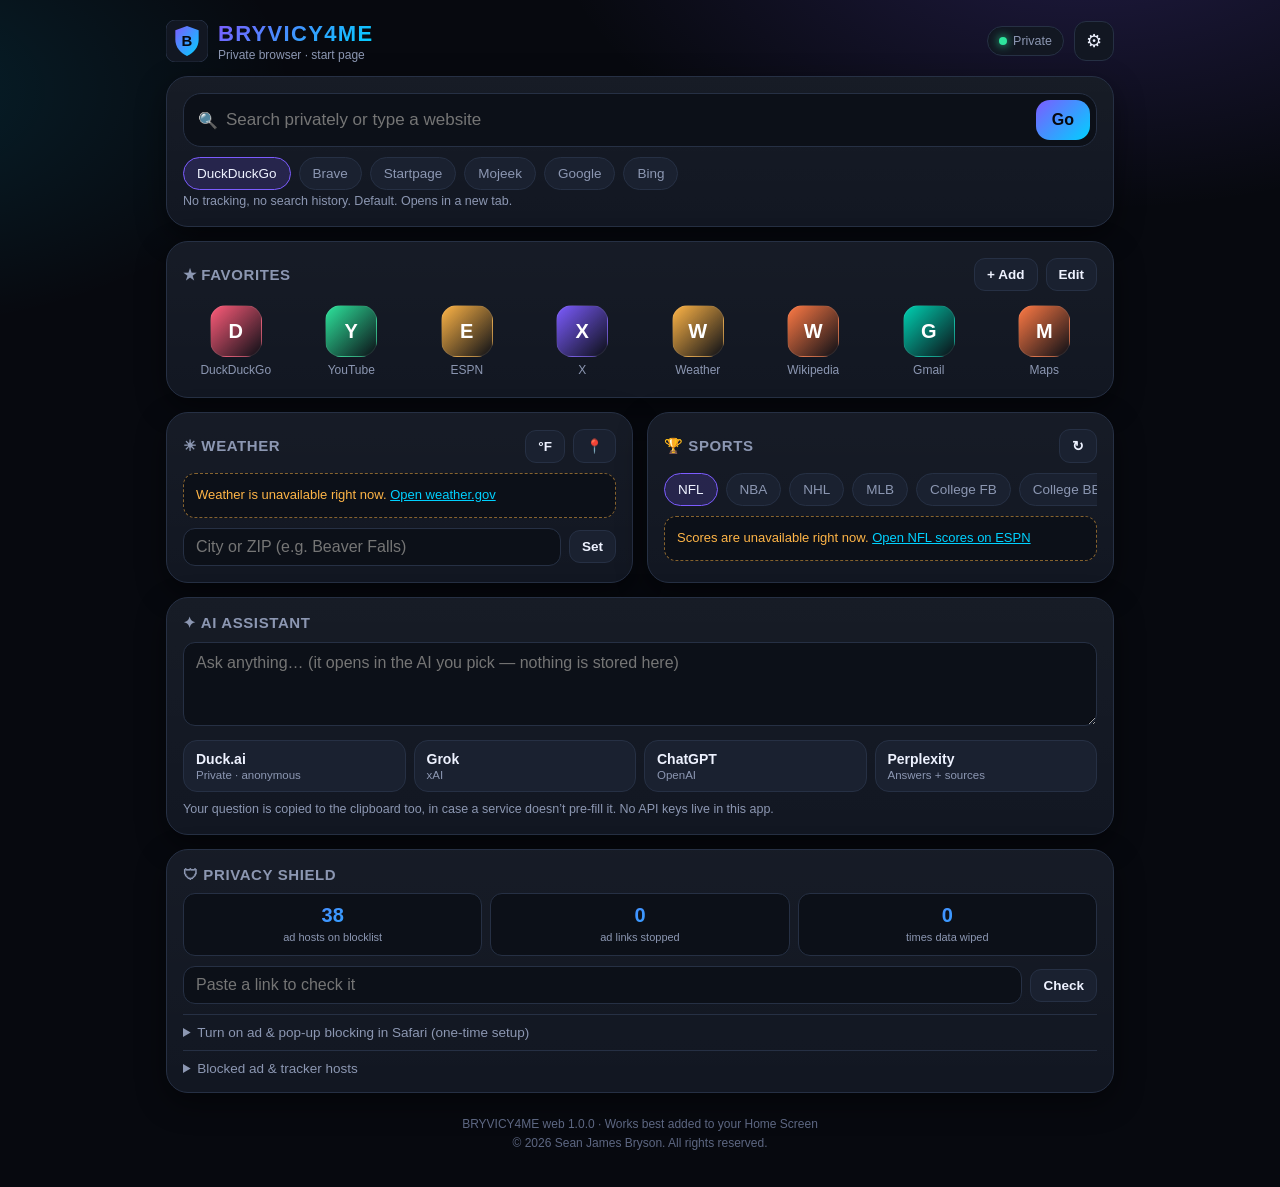
==== index.html @ 3ba55d3b "Add files via upload" ====
<!DOCTYPE html>
<html lang="en">
<head>
<meta charset="utf-8">
<meta name="viewport" content="width=device-width, initial-scale=1, viewport-fit=cover">
<title>BRYVICY4ME</title>
<meta name="description" content="BRYVICY4ME – private browsing start page with privacy search, weather, sports and AI hand-off.">
<meta name="apple-mobile-web-app-capable" content="yes">
<meta name="mobile-web-app-capable" content="yes">
<meta name="apple-mobile-web-app-title" content="BRYVICY4ME">
<meta name="apple-mobile-web-app-status-bar-style" content="black-translucent">
<meta name="application-name" content="BRYVICY4ME">
<meta name="theme-color" content="#07090F">
<meta name="color-scheme" content="dark">
<meta name="referrer" content="no-referrer">
<link id="favicon" rel="icon" type="image/svg+xml" href="data:image/svg+xml,%3Csvg xmlns='http://www.w3.org/2000/svg' viewBox='0 0 180 180'%3E%3Cdefs%3E%3ClinearGradient id='g' x1='0' y1='0' x2='1' y2='1'%3E%3Cstop offset='0' stop-color='%237C5CFF'/%3E%3Cstop offset='1' stop-color='%2300D1FF'/%3E%3C/linearGradient%3E%3C/defs%3E%3Crect width='180' height='180' rx='40' fill='%2307090F'/%3E%3Cpath d='M90 26l50 18v40c0 34-22 58-50 70-28-12-50-36-50-70V44z' fill='url(%23g)'/%3E%3Ctext x='90' y='112' font-family='Arial,Helvetica,sans-serif' font-size='64' font-weight='900' text-anchor='middle' fill='%2307090F'%3EB%3C/text%3E%3C/svg%3E">
<link id="touchicon" rel="apple-touch-icon" href="data:image/svg+xml,%3Csvg xmlns='http://www.w3.org/2000/svg' viewBox='0 0 180 180'%3E%3Cdefs%3E%3ClinearGradient id='g' x1='0' y1='0' x2='1' y2='1'%3E%3Cstop offset='0' stop-color='%237C5CFF'/%3E%3Cstop offset='1' stop-color='%2300D1FF'/%3E%3C/linearGradient%3E%3C/defs%3E%3Crect width='180' height='180' fill='%2307090F'/%3E%3Cpath d='M90 26l50 18v40c0 34-22 58-50 70-28-12-50-36-50-70V44z' fill='url(%23g)'/%3E%3Ctext x='90' y='112' font-family='Arial,Helvetica,sans-serif' font-size='64' font-weight='900' text-anchor='middle' fill='%2307090F'%3EB%3C/text%3E%3C/svg%3E">
<style>
/* ── Design system (BRYVICY4ME dark) ─────────────────────────── */
:root{
  --bg:#07090F; --bg2:#0C1018; --surface:#121722; --surface2:#1A2130; --stroke:#263044;
  --text:#EEF2FF; --muted:#8C97B2; --dim:#5D6782;
  --accent:#7C5CFF; --accent2:#00D1FF; --good:#2EE59D; --warn:#FFB547; --bad:#FF5C7A;
  --grad:linear-gradient(135deg,var(--accent),var(--accent2));
  --r-lg:22px; --r-md:16px; --r-sm:12px;
  --shadow:0 10px 30px rgba(0,0,0,.45);
  --font:-apple-system,BlinkMacSystemFont,"SF Pro Text","Segoe UI",Roboto,Helvetica,Arial,sans-serif;
}
*{box-sizing:border-box;-webkit-tap-highlight-color:transparent}
html,body{margin:0;background:var(--bg);color:var(--text);font-family:var(--font);}
body{min-height:100vh;padding:env(safe-area-inset-top) env(safe-area-inset-right) env(safe-area-inset-bottom) env(safe-area-inset-left);
  background:radial-gradient(900px 500px at 85% -10%,rgba(124,92,255,.22),transparent 60%),radial-gradient(700px 400px at -10% 10%,rgba(0,209,255,.12),transparent 60%),var(--bg);background-attachment:fixed}
button,input,select,textarea{font:inherit;color:inherit}
button{cursor:pointer}
a{color:var(--accent2)}
.wrap{max-width:980px;margin:0 auto;padding:14px 16px 28px}
/* header */
header{display:flex;align-items:center;gap:10px;padding:6px 0 14px;min-width:0}
header>div:nth-child(2){min-width:0}
@media(max-width:360px){.brand{font-size:19px}.tag{display:none}}
.logo{width:42px;height:42px;flex:none}
.brand{font-weight:900;letter-spacing:.06em;font-size:22px;background:var(--grad);-webkit-background-clip:text;background-clip:text;color:transparent}
.tag{font-size:12px;color:var(--muted);margin-top:1px}
.hgrow{flex:1}
.pill{display:inline-flex;align-items:center;gap:6px;padding:7px 11px;border-radius:999px;background:var(--surface);border:1px solid var(--stroke);font-size:12.5px;color:var(--muted);white-space:nowrap}
.pill.warn .dot{background:var(--warn);box-shadow:0 0 10px var(--warn)}
.pill .dot{width:8px;height:8px;border-radius:50%;background:var(--good);box-shadow:0 0 10px var(--good)}
.iconbtn{width:40px;height:40px;border-radius:12px;border:1px solid var(--stroke);background:var(--surface);display:grid;place-items:center;font-size:18px}
/* cards */
.card{background:linear-gradient(180deg,rgba(255,255,255,.02),transparent),var(--surface);border:1px solid var(--stroke);border-radius:var(--r-lg);padding:16px;box-shadow:var(--shadow)}
.card h2{margin:0 0 10px;font-size:15px;letter-spacing:.04em;text-transform:uppercase;color:var(--muted);display:flex;align-items:center;gap:8px}
.card h2 .sp{flex:1}
.grid{display:grid;gap:14px;grid-template-columns:minmax(0,1fr)}
.card{min-width:0}
@media(min-width:760px){.grid{grid-template-columns:minmax(0,1fr) minmax(0,1fr)}.span2{grid-column:span 2}}
/* search */
.search{display:flex;align-items:center;gap:8px;background:var(--bg2);border:1px solid var(--stroke);border-radius:18px;padding:6px 6px 6px 14px}
.search:focus-within{border-color:var(--accent);box-shadow:0 0 0 3px rgba(124,92,255,.25)}
.search input{flex:1;min-width:0;background:transparent;border:0;outline:0;font-size:17px;padding:10px 0}
.btn{border:0;border-radius:14px;padding:11px 16px;font-weight:700;background:var(--grad);color:#07090F}
.btn.ghost{background:var(--surface2);color:var(--text);border:1px solid var(--stroke);font-weight:600}
.btn.sm{padding:8px 12px;font-size:13.5px;border-radius:11px}
.btn.danger{background:rgba(255,92,122,.15);color:var(--bad);border:1px solid rgba(255,92,122,.4)}
.row{display:flex;gap:8px;flex-wrap:wrap;align-items:center}
.chips{display:flex;gap:8px;overflow-x:auto;padding:10px 0 2px;scrollbar-width:none}
.chips::-webkit-scrollbar{display:none}
.chip{flex:none;border:1px solid var(--stroke);background:var(--surface2);border-radius:999px;padding:8px 13px;font-size:13.5px;color:var(--muted)}
.chip.on{background:rgba(124,92,255,.18);border-color:var(--accent);color:var(--text)}
.note{font-size:12.5px;color:var(--muted);line-height:1.45}
.toggle{display:flex;align-items:center;justify-content:space-between;gap:12px;padding:10px 0;border-top:1px solid var(--stroke)}
.toggle:first-of-type{border-top:0}
.toggle b{font-weight:600;font-size:14.5px}
.toggle small{display:block;color:var(--muted);font-size:12px;margin-top:2px}
.sw{position:relative;width:50px;height:30px;flex:none}
.sw input{opacity:0;width:100%;height:100%;margin:0;position:absolute;inset:0;cursor:pointer;z-index:1}
.sw span{position:absolute;inset:0;border-radius:999px;background:var(--surface2);border:1px solid var(--stroke);transition:.2s}
.sw span:after{content:"";position:absolute;top:3px;left:3px;width:22px;height:22px;border-radius:50%;background:#fff;transition:.2s}
.sw input:checked+span{background:var(--accent);border-color:var(--accent)}
.sw input:checked+span:after{transform:translateX(20px)}
/* favorites */
.favs{display:grid;grid-template-columns:repeat(4,1fr);gap:10px}
@media(min-width:760px){.favs{grid-template-columns:repeat(8,1fr)}}
.fav{position:relative;display:flex;flex-direction:column;align-items:center;gap:6px;border:0;background:none;padding:4px 0;font-size:12px;color:var(--muted);min-width:0}
.fav .ic{width:52px;height:52px;border-radius:16px;display:grid;place-items:center;font-weight:800;font-size:20px;color:#fff;border:1px solid rgba(255,255,255,.08)}
.fav .nm{max-width:100%;overflow:hidden;text-overflow:ellipsis;white-space:nowrap}
.fav .x{position:absolute;top:-2px;right:6px;width:20px;height:20px;border-radius:50%;background:var(--bad);color:#fff;font-size:12px;line-height:20px;display:none;border:0;padding:0}
.editing .fav .x{display:block}
/* weather */
.wx-now{display:flex;align-items:center;gap:14px}
.wx-ic{font-size:46px;line-height:1}
.wx-t{font-size:42px;font-weight:800;letter-spacing:-.02em}
.wx-d{color:var(--muted);font-size:13.5px}
.wx-days{display:grid;grid-template-columns:repeat(5,1fr);gap:6px;margin-top:12px}
.wx-day{background:var(--bg2);border:1px solid var(--stroke);border-radius:12px;padding:8px 4px;text-align:center;font-size:12px;color:var(--muted)}
.wx-day b{display:block;color:var(--text);font-size:13px}
.wx-day .e{font-size:20px;margin:3px 0}
.field{flex:1;min-width:0;background:var(--bg2);border:1px solid var(--stroke);border-radius:12px;padding:9px 12px;outline:0}
.field:focus{border-color:var(--accent)}
.msg{padding:12px;border-radius:12px;background:var(--bg2);border:1px dashed var(--stroke);color:var(--muted);font-size:13px;line-height:1.45}
.msg.err{border-color:rgba(255,181,71,.5);color:var(--warn)}
/* sports */
.games{display:flex;flex-direction:column;gap:8px;max-height:360px;overflow:auto;margin-top:8px}
.game{display:grid;grid-template-columns:1fr auto;gap:4px 10px;background:var(--bg2);border:1px solid var(--stroke);border-radius:12px;padding:9px 12px;font-size:14px;text-decoration:none;color:var(--text)}
.game .tm{display:flex;align-items:center;gap:8px;min-width:0}
.game .tm span{overflow:hidden;text-overflow:ellipsis;white-space:nowrap}
.game .sc{font-weight:800;text-align:right}
.game .st{grid-column:span 2;font-size:12px;color:var(--muted)}
.game .st.live{color:var(--bad);font-weight:700}
.game img{width:20px;height:20px;object-fit:contain}
.game.pgh{border-color:rgba(255,181,71,.55)}
/* AI */
textarea.field{width:100%;min-height:84px;resize:vertical;line-height:1.4}
.ai-grid{display:grid;grid-template-columns:repeat(2,1fr);gap:8px;margin-top:10px}
@media(min-width:760px){.ai-grid{grid-template-columns:repeat(4,1fr)}}
.ai{display:flex;flex-direction:column;gap:2px;align-items:flex-start;text-align:left;border:1px solid var(--stroke);background:var(--surface2);border-radius:14px;padding:10px 12px}
.ai b{font-size:14px}.ai small{font-size:11.5px;color:var(--muted)}
/* shield / checker */
.stat{display:grid;grid-template-columns:repeat(3,1fr);gap:8px;margin-bottom:10px}
.stat div{background:var(--bg2);border:1px solid var(--stroke);border-radius:12px;padding:10px;text-align:center}
.stat b{display:block;font-size:20px;background:var(--grad);-webkit-background-clip:text;background-clip:text;color:transparent}
.stat small{font-size:11px;color:var(--muted)}
details{border-top:1px solid var(--stroke);padding-top:10px;margin-top:10px}
summary{cursor:pointer;color:var(--muted);font-size:13.5px}
.hosts{display:flex;flex-wrap:wrap;gap:6px;margin-top:8px}
.hosts code{font-size:11.5px;background:var(--bg2);border:1px solid var(--stroke);border-radius:8px;padding:3px 7px;color:var(--muted)}
ol.tips{margin:8px 0 0;padding-left:20px;font-size:13px;color:var(--muted);line-height:1.6}
/* toast */
#toast{position:fixed;left:50%;bottom:calc(20px + env(safe-area-inset-bottom));transform:translate(-50%,30px);opacity:0;background:var(--surface2);border:1px solid var(--stroke);border-radius:14px;padding:11px 16px;font-size:14px;box-shadow:var(--shadow);transition:.25s;pointer-events:none;z-index:50;max-width:90vw;text-align:center}
#toast.on{opacity:1;transform:translate(-50%,0)}
/* sheet */
#sheet{position:fixed;inset:0;background:rgba(0,0,0,.6);display:none;align-items:flex-end;justify-content:center;z-index:40}
#sheet.on{display:flex}
#sheet .card{width:100%;max-width:520px;border-radius:24px 24px 0 0;padding-bottom:calc(18px + env(safe-area-inset-bottom))}
@media(min-width:760px){#sheet{align-items:center}#sheet .card{border-radius:24px}}
footer{text-align:center;color:var(--dim);font-size:12px;padding:22px 0 6px;line-height:1.6}
.hidden{display:none!important}
</style>
</head>
<body>
<div class="wrap">
  <header>
    <svg class="logo" viewBox="0 0 180 180" aria-hidden="true"><defs><linearGradient id="lg" x1="0" y1="0" x2="1" y2="1"><stop offset="0" stop-color="#7C5CFF"/><stop offset="1" stop-color="#00D1FF"/></linearGradient></defs><rect width="180" height="180" rx="40" fill="#121722" stroke="#263044" stroke-width="4"/><path d="M90 26l50 18v40c0 34-22 58-50 70-28-12-50-36-50-70V44z" fill="url(#lg)"/><text x="90" y="112" font-family="Arial,Helvetica,sans-serif" font-size="64" font-weight="900" text-anchor="middle" fill="#07090F">B</text></svg>
    <div><div class="brand">BRYVICY4ME</div><div class="tag">Private browser · start page</div></div>
    <div class="hgrow"></div>
    <span class="pill" id="privPill"><span class="dot"></span><span id="privTxt">Private</span></span>
    <button class="iconbtn" id="btnSettings" aria-label="Settings">⚙︎</button>
  </header>

  <!-- SEARCH -->
  <section class="card" id="searchCard" style="margin-bottom:14px">
    <form class="search" id="searchForm" autocomplete="off">
      <span aria-hidden="true" style="color:var(--muted)">🔍</span>
      <input id="q" type="search" enterkeyhint="go" placeholder="Search privately or type a website" aria-label="Search or website" autocapitalize="off" autocorrect="off" spellcheck="false">
      <button class="btn" type="submit" id="btnGo">Go</button>
    </form>
    <div class="chips" id="engines" role="radiogroup" aria-label="Search engine"></div>
    <div class="note" id="engineNote"></div>
  </section>

  <div class="grid">
    <!-- FAVORITES -->
    <section class="card span2" id="favCard">
      <h2>★ Favorites <span class="sp"></span><button class="btn ghost sm" id="btnAddFav">+ Add</button><button class="btn ghost sm" id="btnEditFav">Edit</button></h2>
      <div class="favs" id="favs"></div>
    </section>

    <!-- WEATHER -->
    <section class="card" id="wxCard">
      <h2>☀︎ Weather <span class="sp"></span><button class="btn ghost sm" id="btnUnits">°F</button><button class="btn ghost sm" id="btnLocate" aria-label="Use my location">📍</button></h2>
      <div id="wxBody"><div class="msg">Loading weather…</div></div>
      <form class="row" id="wxForm" style="margin-top:10px">
        <input class="field" id="wxCity" placeholder="City or ZIP (e.g. Beaver Falls)" aria-label="City">
        <button class="btn ghost sm" type="submit" id="btnCity">Set</button>
      </form>
    </section>

    <!-- SPORTS -->
    <section class="card" id="spCard">
      <h2>🏆 Sports <span class="sp"></span><button class="btn ghost sm" id="btnSpRefresh" aria-label="Refresh scores">↻</button></h2>
      <div class="chips" id="leagues" style="padding-top:0"></div>
      <div class="games" id="games"><div class="msg">Loading scores…</div></div>
    </section>

    <!-- AI ASSISTANT -->
    <section class="card span2" id="aiCard">
      <h2>✦ AI Assistant</h2>
      <textarea class="field" id="aiQ" placeholder="Ask anything… (it opens in the AI you pick — nothing is stored here)" aria-label="Ask the AI"></textarea>
      <div class="ai-grid" id="aiGrid"></div>
      <div class="note" style="margin-top:8px">Your question is copied to the clipboard too, in case a service doesn’t pre-fill it. No API keys live in this app.</div>
    </section>

    <!-- PRIVACY SHIELD -->
    <section class="card span2" id="shieldCard">
      <h2>🛡 Privacy Shield</h2>
      <div class="stat">
        <div><b id="stHosts">0</b><small>ad hosts on blocklist</small></div>
        <div><b id="stBlocked">0</b><small>ad links stopped</small></div>
        <div><b id="stCleared">0</b><small>times data wiped</small></div>
      </div>
      <form class="row" id="chkForm">
        <input class="field" id="chkUrl" placeholder="Paste a link to check it" aria-label="Link to check">
        <button class="btn ghost sm" type="submit" id="btnCheck">Check</button>
      </form>
      <div id="chkOut" class="note" style="margin-top:8px"></div>
      <details>
        <summary>Turn on ad &amp; pop-up blocking in Safari (one-time setup)</summary>
        <ol class="tips">
          <li>Settings → Apps → Safari → turn on <b>Block Pop-ups</b>.</li>
          <li>Same screen → <b>Prevent Cross-Site Tracking</b> and <b>Hide IP Address</b> (From Trackers).</li>
          <li>Install a free content blocker from the App Store (e.g. AdGuard or 1Blocker), then Settings → Apps → Safari → Extensions → turn it on.</li>
          <li>For zero history, use a <b>Private</b> tab: tap the tabs button → Private.</li>
        </ol>
      </details>
      <details>
        <summary>Blocked ad &amp; tracker hosts</summary>
        <div class="hosts" id="hosts"></div>
      </details>
    </section>
  </div>

  <footer>
    BRYVICY4ME web 1.0.0 · Works best added to your Home Screen<br>
    © 2026 Sean James Bryson. All rights reserved.
  </footer>
</div>

<!-- SETTINGS / ADD-FAV SHEET -->
<div id="sheet" role="dialog" aria-modal="true">
  <div class="card" id="sheetCard"></div>
</div>
<div id="toast" role="status" aria-live="polite"></div>

<script>
(function(){
'use strict';
/* ── Storage (private by default: nothing personal unless opted-in) ── */
var KEY='bryvicy4me.v1';
var defaults={engine:'ddg',newTab:true,keepRecent:false,recent:[],units:'F',city:null,league:'nfl',
  favs:[{n:'DuckDuckGo',u:'https://duckduckgo.com'},{n:'YouTube',u:'https://www.youtube.com'},{n:'ESPN',u:'https://www.espn.com'},{n:'X',u:'https://x.com'},
        {n:'Weather',u:'https://www.weather.gov'},{n:'Wikipedia',u:'https://en.wikipedia.org'},{n:'Gmail',u:'https://mail.google.com'},{n:'Maps',u:'https://maps.apple.com'}],
  blocked:0,cleared:0};
var S;
function load(){try{S=Object.assign({},defaults,JSON.parse(localStorage.getItem(KEY)||'{}'));}catch(e){S=Object.assign({},defaults);}
  if(!Array.isArray(S.favs))S.favs=defaults.favs.slice(); if(!Array.isArray(S.recent))S.recent=[];}
function save(){try{localStorage.setItem(KEY,JSON.stringify(S));}catch(e){}}
load();
var $=function(id){return document.getElementById(id)};
function esc(s){return String(s==null?'':s).replace(/[&<>"']/g,function(c){return{'&':'&amp;','<':'&lt;','>':'&gt;','"':'&quot;',"'":'&#39;'}[c]})}
var tT;function toast(m){var t=$('toast');t.textContent=m;t.classList.add('on');clearTimeout(tT);tT=setTimeout(function(){t.classList.remove('on')},2600)}

/* ── AdBlocker host list (from AdBlocker.swift adHostBlocklist) ── */
var AD_HOSTS=["doubleclick.net","googlesyndication.com","googleadservices.com","googletagmanager.com","google-analytics.com","adservice.google.com",
 "facebook.net","connect.facebook.net","ads.twitter.com","ads.linkedin.com","ads.yahoo.com","adnxs.com","rubiconproject.com",
 "pubmatic.com","openx.net","criteo.com","taboola.com","outbrain.com","scorecardresearch.com","quantserve.com",
 "amazon-adsystem.com","media.net","adroll.com","moatads.com","adcolony.com","applovin.com","unityads.unity3d.com",
 "vungle.com","chartboost.com","ironsrc.com","inmobi.com","popads.net","popcash.net","propellerads.com","adcash.com",
 "exoclick.com","juicyads.com","trafficjunky.com"];
// Proper host match (exact or subdomain) – avoids the Swift `contains` false positives (e.g. "notmedia.network")
function adHost(host){host=(host||'').toLowerCase().replace(/\.$/,'');
  for(var i=0;i<AD_HOSTS.length;i++){var h=AD_HOSTS[i];if(host===h||host.slice(-(h.length+1))==='.'+h)return h;}return null;}

/* ── Search engines (privacy-first) ── */
var ENGINES={
  ddg:{n:'DuckDuckGo',u:'https://duckduckgo.com/?q=%s&kp=1',note:'No tracking, no search history. Default.'},
  brave:{n:'Brave',u:'https://search.brave.com/search?q=%s',note:'Independent index, no profiling.'},
  startpage:{n:'Startpage',u:'https://www.startpage.com/do/search?q=%s',note:'Google results without Google tracking you.'},
  mojeek:{n:'Mojeek',u:'https://www.mojeek.com/search?q=%s',note:'Own crawler, no tracking.'},
  google:{n:'Google',u:'https://www.google.com/search?q=%s',note:'Not private — Google logs searches.'},
  bing:{n:'Bing',u:'https://www.bing.com/search?q=%s',note:'Not private — Microsoft logs searches.'}
};
if(!ENGINES[S.engine])S.engine='ddg';

/* ── URL handling (mirrors ATS: HTTPS only) ── */
function toURL(input){
  var s=(input||'').trim(); if(!s)return null;
  if(/\s/.test(s))return null;
  var m=/^(https?):\/\//i.exec(s);
  var cand=m?s:'https://'+s;
  try{var u=new URL(cand);}catch(e){return null;}
  if(!/^https?:$/.test(u.protocol))return null;
  if(!m){ if(!/\.[a-z]{2,}$/i.test(u.hostname) && u.hostname!=='localhost')return null; }
  if(u.protocol==='http:'){u.protocol='https:';}
  return u;
}
function navigate(url,forceNew){
  var nt=forceNew===undefined?S.newTab:forceNew;
  if(window.__bryNav){window.__bryNav.push({url:url,newTab:nt});return;}
  if(nt){var w=window.open(url,'_blank','noopener,noreferrer'); if(!w)location.assign(url);}
  else location.assign(url);
}
function openSafe(raw,forceNew){
  var u=toURL(raw);
  if(!u){toast('That doesn’t look like a web address');return false;}
  var h=adHost(u.hostname);
  if(h){S.blocked++;save();renderStats();toast('🛡 Blocked: '+u.hostname+' is an ad/tracker host');return false;}
  navigate(u.href,forceNew);return true;
}
function doSearch(q){
  q=(q||'').trim(); if(!q){toast('Type something to search');$('q').focus();return;}
  if(S.keepRecent){S.recent=[q].concat(S.recent.filter(function(x){return x!==q})).slice(0,8);save();}
  var u=toURL(q);
  if(u){openSafe(u.href);return;}
  navigate(ENGINES[S.engine].u.replace('%s',encodeURIComponent(q)));
}
function renderEngines(){
  var h='';for(var k in ENGINES){h+='<button type="button" role="radio" class="chip'+(k===S.engine?' on':'')+'" aria-checked="'+(k===S.engine)+'" data-eng="'+k+'">'+esc(ENGINES[k].n)+'</button>';}
  $('engines').innerHTML=h; $('engineNote').textContent=ENGINES[S.engine].note+(S.newTab?' Opens in a new tab.':' Opens in this tab.');
}
$('engines').addEventListener('click',function(e){var b=e.target.closest('[data-eng]');if(!b)return;S.engine=b.getAttribute('data-eng');save();renderEngines();});
$('searchForm').addEventListener('submit',function(e){e.preventDefault();doSearch($('q').value);});

/* ── Favorites ── */
var COLORS=['#7C5CFF','#00A3FF','#FF5C7A','#2EE59D','#FFB547','#B45CFF','#00D1B2','#FF7A45'];
function favColor(n){var x=0;for(var i=0;i<n.length;i++)x=(x*31+n.charCodeAt(i))>>>0;return COLORS[x%COLORS.length]}
function renderFavs(){
  var h='';S.favs.forEach(function(f,i){var c=favColor(f.n);
    h+='<button type="button" class="fav" data-i="'+i+'" title="'+esc(f.u)+'"><span class="ic" style="background:linear-gradient(135deg,'+c+',rgba(0,0,0,.35))">'+esc((f.n[0]||'?').toUpperCase())+'</span><span class="nm">'+esc(f.n)+'</span><span class="x" data-del="'+i+'" role="button" aria-label="Remove '+esc(f.n)+'">✕</span></button>';});
  if(!S.favs.length)h='<div class="msg" style="grid-column:1/-1">No favorites yet — tap + Add.</div>';
  $('favs').innerHTML=h;
}
var editing=false;
$('favs').addEventListener('click',function(e){
  var d=e.target.closest('[data-del]');
  if(d){e.stopPropagation();var i=+d.getAttribute('data-del');var n=S.favs[i].n;S.favs.splice(i,1);save();renderFavs();toast('Removed '+n);return;}
  var b=e.target.closest('.fav');if(!b)return;
  if(editing){toast('Tap ✕ to remove, or Done');return;}
  openSafe(S.favs[+b.getAttribute('data-i')].u);
});
$('btnEditFav').addEventListener('click',function(){editing=!editing;$('favCard').classList.toggle('editing',editing);this.textContent=editing?'Done':'Edit';});
$('btnAddFav').addEventListener('click',function(){
  openSheet('<h2>Add favorite</h2><form id="favForm"><div class="row" style="flex-direction:column;align-items:stretch;gap:10px">'+
   '<input class="field" id="favName" placeholder="Name (e.g. Pirates)" maxlength="24" required>'+
   '<input class="field" id="favUrl" placeholder="Website (e.g. mlb.com/pirates)" inputmode="url" autocapitalize="off" required>'+
   '<div class="row"><button class="btn" type="submit" id="favSave">Save</button><button class="btn ghost" type="button" data-close>Cancel</button></div></div></form>');
  $('favForm').addEventListener('submit',function(e){e.preventDefault();
    var n=$('favName').value.trim(),u=toURL($('favUrl').value);
    if(!n){toast('Give it a name');return;} if(!u){toast('That website address isn’t valid');return;}
    if(adHost(u.hostname)){toast('🛡 That’s an ad/tracker host');return;}
    S.favs.push({n:n,u:u.href});save();renderFavs();closeSheet();toast('Added '+n);});
  $('favName').focus();
});

/* ── Sheet ── */
function openSheet(html){$('sheetCard').innerHTML=html;$('sheet').classList.add('on');}
function closeSheet(){$('sheet').classList.remove('on');$('sheetCard').innerHTML='';}
$('sheet').addEventListener('click',function(e){if(e.target===this||e.target.closest('[data-close]'))closeSheet();});
document.addEventListener('keydown',function(e){if(e.key==='Escape')closeSheet();});

/* ── Settings / PrivacyManager ── */
function swRow(id,title,sub,on){return '<label class="toggle"><span><b>'+title+'</b><small>'+sub+'</small></span><span class="sw"><input type="checkbox" id="'+id+'"'+(on?' checked':'')+'><span></span></span></label>';}
$('btnSettings').addEventListener('click',function(){
  var rec=S.keepRecent&&S.recent.length?'<div class="chips" id="recentChips">'+S.recent.map(function(r){return '<button type="button" class="chip" data-r="'+esc(r)+'">'+esc(r)+'</button>'}).join('')+'</div>':'';
  openSheet('<h2>Settings &amp; privacy <span class="sp"></span><button class="btn ghost sm" data-close>Close</button></h2>'+
    swRow('setNewTab','Open results in a new tab','Keeps BRYVICY4ME open behind your results',S.newTab)+
    swRow('setRecent','Remember recent searches','Off = nothing you search is saved (private)',S.keepRecent)+rec+
    '<div class="toggle"><span><b>Wipe everything</b><small>Favorites, city, searches and stats on this device</small></span><button class="btn danger sm" id="btnWipe">Wipe</button></div>'+
    '<p class="note">BRYVICY4ME has no account, no ads, no analytics and no cookies. Settings stay only on this device. Weather comes from Open-Meteo and scores from ESPN’s public feed; those requests go straight from your phone to them.</p>');
  $('setNewTab').addEventListener('change',function(){S.newTab=this.checked;save();renderEngines();toast(S.newTab?'Results open in a new tab':'Results open in this tab');});
  $('setRecent').addEventListener('change',function(){S.keepRecent=this.checked;if(!S.keepRecent)S.recent=[];save();renderPriv();toast(S.keepRecent?'Recent searches on':'Recent searches off & cleared');});
  var rc=$('recentChips');if(rc)rc.addEventListener('click',function(e){var b=e.target.closest('[data-r]');if(b){closeSheet();$('q').value=b.getAttribute('data-r');doSearch($('q').value);}});
  $('btnWipe').addEventListener('click',function(){
    var c=(S.cleared||0)+1;try{localStorage.removeItem(KEY);}catch(e){}load();S.cleared=c;save();
    renderAll();closeSheet();loadWeather();toast('🧹 Wiped — fresh start');});
});
function renderPriv(){$('privTxt').textContent=S.keepRecent?'Recents on':'Private';$('privPill').classList.toggle('warn',!!S.keepRecent);$('privPill').title=S.keepRecent?'Recent searches are saved on this device':'Nothing you search is saved';}

/* ── Privacy shield ── */
function renderStats(){$('stHosts').textContent=AD_HOSTS.length;$('stBlocked').textContent=S.blocked||0;$('stCleared').textContent=S.cleared||0;}
$('hosts').innerHTML=AD_HOSTS.map(function(h){return '<code>'+esc(h)+'</code>'}).join('');
$('chkForm').addEventListener('submit',function(e){e.preventDefault();
  var v=$('chkUrl').value,u=toURL(v),o=$('chkOut');
  if(!u){o.innerHTML='<span style="color:var(--warn)">Enter a link like example.com</span>';return;}
  var h=adHost(u.hostname);
  if(h){S.blocked++;save();renderStats();o.innerHTML='<span style="color:var(--bad)">⛔ '+esc(u.hostname)+' is on the ad/tracker blocklist ('+esc(h)+'). Don’t open it.</span>';}
  else o.innerHTML='<span style="color:var(--good)">✓ '+esc(u.hostname)+' isn’t a known ad host.</span> <button class="btn ghost sm" type="button" id="chkOpen">Open</button>';
  var b=$('chkOpen');if(b)b.addEventListener('click',function(){openSafe(u.href);});
});

/* ── Weather (Open-Meteo, no key) ── */
var WMO={0:['☀️','Clear'],1:['🌤','Mostly clear'],2:['⛅️','Partly cloudy'],3:['☁️','Cloudy'],45:['🌫','Fog'],48:['🌫','Icy fog'],
 51:['🌦','Light drizzle'],53:['🌦','Drizzle'],55:['🌧','Heavy drizzle'],56:['🌧','Freezing drizzle'],57:['🌧','Freezing drizzle'],
 61:['🌦','Light rain'],63:['🌧','Rain'],65:['🌧','Heavy rain'],66:['🌧','Freezing rain'],67:['🌧','Freezing rain'],
 71:['🌨','Light snow'],73:['🌨','Snow'],75:['❄️','Heavy snow'],77:['🌨','Snow grains'],80:['🌦','Showers'],81:['🌧','Showers'],82:['⛈','Heavy showers'],
 85:['🌨','Snow showers'],86:['❄️','Snow showers'],95:['⛈','Thunderstorm'],96:['⛈','Storm + hail'],99:['⛈','Storm + hail']};
function wmo(c){return WMO[c]||['🌡','—']}
var DEFAULT_CITY={name:'Beaver Falls, PA',lat:40.7520,lon:-80.3192};
function fetchJSON(url,ms){
  var ctl=('AbortController' in window)?new AbortController():null;
  var t=setTimeout(function(){if(ctl)ctl.abort();},ms||9000);
  return fetch(url,ctl?{signal:ctl.signal,referrerPolicy:'no-referrer',credentials:'omit'}:{}).then(function(r){clearTimeout(t);if(!r.ok)throw new Error('HTTP '+r.status);return r.json();},function(e){clearTimeout(t);throw e;});
}
function wxError(m){$('wxBody').innerHTML='<div class="msg err">'+esc(m)+' <a href="https://www.weather.gov" target="_blank" rel="noopener noreferrer">Open weather.gov</a></div>';}
var wxSeq=0;
function loadWeather(){
  var c=S.city||DEFAULT_CITY,seq=++wxSeq;$('btnUnits').textContent='°'+S.units;
  if(!navigator.onLine){wxError('You’re offline — weather will load when you reconnect.');return;}
  $('wxBody').innerHTML='<div class="msg">Loading weather for '+esc(c.name)+'…</div>';
  var u='https://api.open-meteo.com/v1/forecast?latitude='+c.lat+'&longitude='+c.lon+
   '&current=temperature_2m,apparent_temperature,relative_humidity_2m,weather_code,wind_speed_10m,is_day'+
   '&daily=weather_code,temperature_2m_max,temperature_2m_min,precipitation_probability_max&forecast_days=5&timezone=auto'+
   (S.units==='F'?'&temperature_unit=fahrenheit&wind_speed_unit=mph':'&wind_speed_unit=kmh');
  fetchJSON(u).then(function(d){ if(seq!==wxSeq)return;
    var cur=d.current,w=wmo(cur.weather_code),days='';
    for(var i=0;i<d.daily.time.length&&i<5;i++){var dw=wmo(d.daily.weather_code[i]);var dt=new Date(d.daily.time[i]+'T12:00:00');
      days+='<div class="wx-day"><b>'+(i===0?'Today':dt.toLocaleDateString(undefined,{weekday:'short'}))+'</b><div class="e">'+dw[0]+'</div>'+Math.round(d.daily.temperature_2m_max[i])+'° / '+Math.round(d.daily.temperature_2m_min[i])+'°'+(d.daily.precipitation_probability_max&&d.daily.precipitation_probability_max[i]!=null?'<br>💧'+d.daily.precipitation_probability_max[i]+'%':'')+'</div>';}
    $('wxBody').innerHTML='<div class="wx-now"><div class="wx-ic">'+(cur.weather_code<=1&&!cur.is_day?'🌙':w[0])+'</div><div><div class="wx-t">'+Math.round(cur.temperature_2m)+'°'+S.units+'</div><div class="wx-d">'+esc(c.name)+' · '+w[1]+'<br>Feels '+Math.round(cur.apparent_temperature)+'° · 💧'+cur.relative_humidity_2m+'% · 💨'+Math.round(cur.wind_speed_10m)+(S.units==='F'?' mph':' km/h')+'</div></div></div><div class="wx-days">'+days+'</div>';
  }).catch(function(){ if(seq===wxSeq)wxError('Weather is unavailable right now.');});
}
$('btnUnits').addEventListener('click',function(){S.units=S.units==='F'?'C':'F';save();loadWeather();});
$('wxForm').addEventListener('submit',function(e){e.preventDefault();var q=$('wxCity').value.trim();if(!q){toast('Type a city');return;}
  if(!navigator.onLine){toast('You’re offline');return;}
  $('wxBody').innerHTML='<div class="msg">Finding '+esc(q)+'…</div>';
  var zip=/^\d{5}$/.test(q);
  fetchJSON('https://geocoding-api.open-meteo.com/v1/search?count=1&language=en&format=json&name='+encodeURIComponent(q)+(zip?'&countryCode=US':'')).then(function(d){
    if(!d.results||!d.results.length){wxError('Couldn’t find “'+q+'”.');return;}
    var r=d.results[0];S.city={name:r.name+(r.admin1?', '+r.admin1:''),lat:r.latitude,lon:r.longitude};save();$('wxCity').value='';loadWeather();
  }).catch(function(){wxError('Couldn’t look up that city right now.');});
});
$('btnLocate').addEventListener('click',function(){
  if(!navigator.geolocation){toast('Location isn’t available — type your city');return;}
  toast('Asking for your location…');
  navigator.geolocation.getCurrentPosition(function(p){
    S.city={name:'My location',lat:+p.coords.latitude.toFixed(3),lon:+p.coords.longitude.toFixed(3)};save();loadWeather();
  },function(){toast('Location was blocked — type your city instead');},{timeout:10000,maximumAge:600000});
});

/* ── Sports (ESPN public scoreboard, no key) ── */
var LEAGUES={nfl:['NFL','football/nfl'],nba:['NBA','basketball/nba'],nhl:['NHL','hockey/nhl'],mlb:['MLB','baseball/mlb'],
  cfb:['College FB','football/college-football'],cbb:['College BB','basketball/mens-college-basketball'],mls:['MLS','soccer/usa.1']};
if(!LEAGUES[S.league])S.league='nfl';
var PGH=/pittsburgh|steelers|penguins|pirates|panthers \(pit|pitt/i;
function renderLeagues(){var h='';for(var k in LEAGUES)h+='<button type="button" class="chip'+(k===S.league?' on':'')+'" data-lg="'+k+'">'+LEAGUES[k][0]+'</button>';$('leagues').innerHTML=h;}
$('leagues').addEventListener('click',function(e){var b=e.target.closest('[data-lg]');if(!b)return;S.league=b.getAttribute('data-lg');save();renderLeagues();loadSports();});
function spError(m){var lg=LEAGUES[S.league];$('games').innerHTML='<div class="msg err">'+esc(m)+' <a href="https://www.espn.com/'+lg[1].split('/')[1]+'/scoreboard" target="_blank" rel="noopener noreferrer">Open '+lg[0]+' scores on ESPN</a></div>';}
var spSeq=0;
function loadSports(){
  var lg=LEAGUES[S.league],seq=++spSeq;
  if(!navigator.onLine){spError('You’re offline — scores will load when you reconnect.');return;}
  $('games').innerHTML='<div class="msg">Loading '+lg[0]+' scores…</div>';
  var spU='https://site.api.espn.com/apis/site/v2/sports/'+lg[1]+'/scoreboard';
  fetchJSON(spU).catch(function(){return fetchJSON(spU+'?t='+Math.floor(Date.now()/60000));}).then(function(d){ if(seq!==spSeq)return;
    var ev=(d.events||[]);
    if(!ev.length){spError('No '+lg[0]+' games scheduled today.');return;}
    var h='';ev.slice(0,30).forEach(function(e){
      var c=(e.competitions||[])[0]||{},cs=(c.competitors||[]).slice().sort(function(a,b){return a.homeAway==='away'?-1:1});
      var st=(e.status&&e.status.type)||{},state=st.state,pre=state==='pre';
      var row=function(t){var tm=t.team||{};return '<div class="tm">'+(tm.logo?'<img src="'+esc(tm.logo)+'" alt="" loading="lazy" referrerpolicy="no-referrer">':'')+'<span>'+esc(tm.shortDisplayName||tm.displayName||'TBD')+(t.records&&t.records[0]&&pre?' <small style="color:var(--dim)">'+esc(t.records[0].summary)+'</small>':'')+'</span></div><div class="sc">'+(pre?'':esc(t.score||'0'))+'</div>';};
      var link=(e.links&&e.links[0]&&e.links[0].href)||'https://www.espn.com';
      var names=cs.map(function(t){return (t.team&&t.team.displayName)||''}).join(' ');
      h+='<a class="game'+(PGH.test(names)?' pgh':'')+'" href="'+esc(link)+'" target="_blank" rel="noopener noreferrer">'+cs.map(row).join('')+'<div class="st'+(state==='in'?' live':'')+'">'+(state==='in'?'● LIVE · ':'')+esc(st.shortDetail||st.detail||'')+'</div></a>';
    });
    $('games').innerHTML=h;
  }).catch(function(){ if(seq===spSeq)spError('Scores are unavailable right now.');});
}
$('btnSpRefresh').addEventListener('click',loadSports);

/* ── AI assistant (hand-off, no keys) ── */
var AIS=[
  {k:'duck',n:'Duck.ai',s:'Private · anonymous',u:'https://duck.ai/?q=%s&ia=chat'},
  {k:'grok',n:'Grok',s:'xAI',u:'https://grok.com/?q=%s'},
  {k:'chatgpt',n:'ChatGPT',s:'OpenAI',u:'https://chatgpt.com/?q=%s'},
  {k:'perplexity',n:'Perplexity',s:'Answers + sources',u:'https://www.perplexity.ai/search?q=%s'}];
$('aiGrid').innerHTML=AIS.map(function(a){return '<button type="button" class="ai" data-ai="'+a.k+'"><b>'+a.n+'</b><small>'+a.s+'</small></button>'}).join('');
$('aiGrid').addEventListener('click',function(e){var b=e.target.closest('[data-ai]');if(!b)return;
  var a=AIS.filter(function(x){return x.k===b.getAttribute('data-ai')})[0],q=$('aiQ').value.trim();
  if(!q){toast('Type your question first');$('aiQ').focus();return;}
  try{if(navigator.clipboard&&window.isSecureContext)navigator.clipboard.writeText(q).catch(function(){});}catch(err){}
  navigate(a.u.replace('%s',encodeURIComponent(q)),true);toast('Opening '+a.n+'…');
});

/* ── Online/offline ── */
window.addEventListener('online',function(){toast('Back online');loadWeather();loadSports();});
window.addEventListener('offline',function(){toast('You’re offline');});

/* ── PNG touch icon for iOS (generated locally from the SVG) ── */
(function(){try{var img=new Image();img.onload=function(){try{var c=document.createElement('canvas');c.width=c.height=180;var x=c.getContext('2d');x.drawImage(img,0,0,180,180);$('touchicon').href=c.toDataURL('image/png');}catch(e){}};img.src=$('touchicon').href;}catch(e){}})();

function renderAll(){renderEngines();renderFavs();renderStats();renderPriv();renderLeagues();}
renderAll();loadWeather();loadSports();
window.BRY={state:function(){return S},adHost:adHost,toURL:toURL};
})();
</script>
</body>
</html>
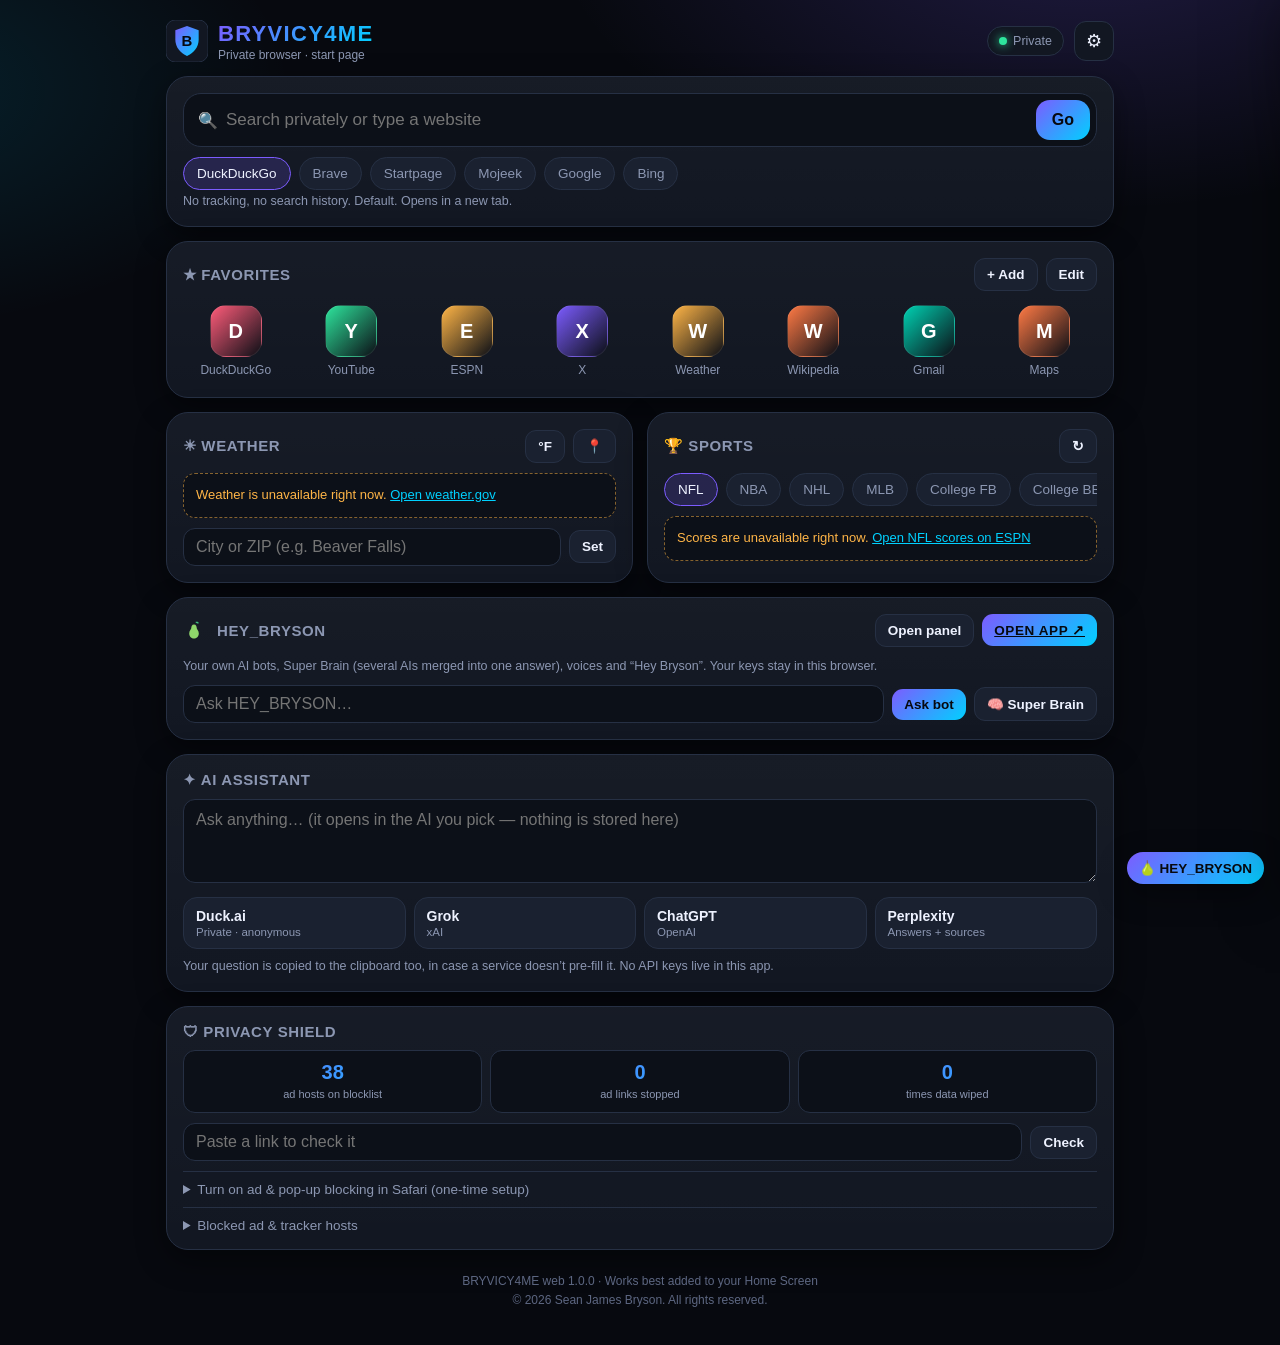
==== commit 6e7798a7: "Add files via upload" ====
--- a/index.html
+++ b/index.html
@@ -134,6 +134,16 @@
 @media(min-width:760px){#sheet{align-items:center}#sheet .card{border-radius:24px}}
 footer{text-align:center;color:var(--dim);font-size:12px;padding:22px 0 6px;line-height:1.6}
 .hidden{display:none!important}
+
+/* ── HEY_BRYSON integration ── */
+.hey-logo{width:22px;height:22px;flex:none;vertical-align:-5px;margin-right:4px}
+#heyCard .row{margin-top:10px}#heyCard .field{flex:1;min-width:180px}
+#heyPanel{position:fixed;top:0;right:0;bottom:0;width:min(520px,100vw);z-index:60;background:#0f1115;border-left:1px solid #263044;box-shadow:-20px 0 60px rgba(0,0,0,.5);display:flex;flex-direction:column;transform:translateX(105%);transition:transform .25s ease}
+#heyPanel.open{transform:none}
+#heyPanel .hey-bar{display:flex;align-items:center;gap:8px;padding:10px 12px;border-bottom:1px solid #263044;color:#e8eaf0}
+#heyPanel .hey-bar .sp{flex:1}
+#heyPanel iframe{flex:1;border:0;width:100%;background:#0f1115}
+#heyFab{position:fixed;right:16px;bottom:16px;z-index:59;border-radius:999px;box-shadow:0 10px 30px rgba(0,0,0,.4)}
 </style>
 </head>
 <body>
@@ -181,6 +191,16 @@
       <div class="games" id="games"><div class="msg">Loading scores…</div></div>
     </section>
 
+    <!-- HEY_BRYSON (multi-bot AI hub, lives in /hey-bryson/) -->
+    <section class="card span2" id="heyCard">
+      <h2><svg class="hey-logo" viewBox="0 0 64 64" aria-hidden="true"><path d="M32 16c-6 0-8 6-8 11 0 3-6 7-6 15 0 9 7 15 14 15s14-6 14-15c0-8-6-12-6-15 0-5-2-11-8-11z" fill="#8fd66b"/><path d="M36 9c5-2 9 0 10 3-4 2-8 1-10-3z" fill="#3fbf7f"/></svg>HEY_BRYSON <span class="sp"></span><button class="btn ghost sm" type="button" id="heyPanelBtn">Open panel</button><a class="btn sm" id="heyOpen" href="hey-bryson/" target="_blank" rel="noopener">Open app ↗</a></h2>
+      <div class="note">Your own AI bots, Super Brain (several AIs merged into one answer), voices and “Hey Bryson”. Your keys stay in this browser.</div>
+      <form class="row" id="heyForm" autocomplete="off">
+        <input class="field" id="heyQ" placeholder="Ask HEY_BRYSON…" aria-label="Ask HEY_BRYSON">
+        <button class="btn sm" type="submit" id="heyAsk">Ask bot</button>
+        <button class="btn ghost sm" type="button" id="heyBrain">🧠 Super Brain</button>
+      </form>
+    </section>
     <!-- AI ASSISTANT -->
     <section class="card span2" id="aiCard">
       <h2>✦ AI Assistant</h2>
@@ -225,6 +245,11 @@
 </div>
 
 <!-- SETTINGS / ADD-FAV SHEET -->
+<div id="heyPanel" aria-label="HEY_BRYSON panel" aria-hidden="true">
+  <div class="hey-bar"><svg class="hey-logo" viewBox="0 0 64 64" aria-hidden="true"><path d="M32 16c-6 0-8 6-8 11 0 3-6 7-6 15 0 9 7 15 14 15s14-6 14-15c0-8-6-12-6-15 0-5-2-11-8-11z" fill="#8fd66b"/><path d="M36 9c5-2 9 0 10 3-4 2-8 1-10-3z" fill="#3fbf7f"/></svg><b>HEY_BRYSON</b><span class="sp"></span><a class="btn ghost sm" href="hey-bryson/" target="_blank" rel="noopener" title="Open full app">↗</a><button class="btn ghost sm" type="button" id="heyClose" aria-label="Close">✕</button></div>
+  <iframe id="heyFrame" title="HEY_BRYSON" allow="microphone; clipboard-write; autoplay"></iframe>
+</div>
+<button class="btn sm" type="button" id="heyFab" title="Open HEY_BRYSON">🍐 HEY_BRYSON</button>
 <div id="sheet" role="dialog" aria-modal="true">
   <div class="card" id="sheetCard"></div>
 </div>
@@ -480,5 +505,22 @@
 window.BRY={state:function(){return S},adHost:adHost,toURL:toURL};
 })();
 </script>
+<script>
+/* ── HEY_BRYSON integration: panel + quick ask ── */
+(function(){
+  var APP='hey-bryson/index.html', panel=document.getElementById('heyPanel'), frame=document.getElementById('heyFrame');
+  function openPanel(url){ if(url||!frame.getAttribute('src')) frame.setAttribute('src', url||APP); panel.classList.add('open'); panel.setAttribute('aria-hidden','false'); }
+  function closePanel(){ panel.classList.remove('open'); panel.setAttribute('aria-hidden','true'); }
+  function ask(mode){ var q=document.getElementById('heyQ').value.trim(); if(!q){ openPanel(); return; }
+    openPanel(APP+'?mode='+mode+'&q='+encodeURIComponent(q)); document.getElementById('heyQ').value=''; }
+  document.getElementById('heyPanelBtn').addEventListener('click',function(){ panel.classList.contains('open')?closePanel():openPanel(); });
+  document.getElementById('heyFab').addEventListener('click',function(){ openPanel(); });
+  document.getElementById('heyClose').addEventListener('click',closePanel);
+  document.getElementById('heyForm').addEventListener('submit',function(e){ e.preventDefault(); ask('chat'); });
+  document.getElementById('heyBrain').addEventListener('click',function(){ ask('brain'); });
+  document.addEventListener('keydown',function(e){ if(e.key==='Escape') closePanel(); });
+  window.HEY_BRYSON={open:openPanel,close:closePanel};
+})();
+</script>
 </body>
 </html>
